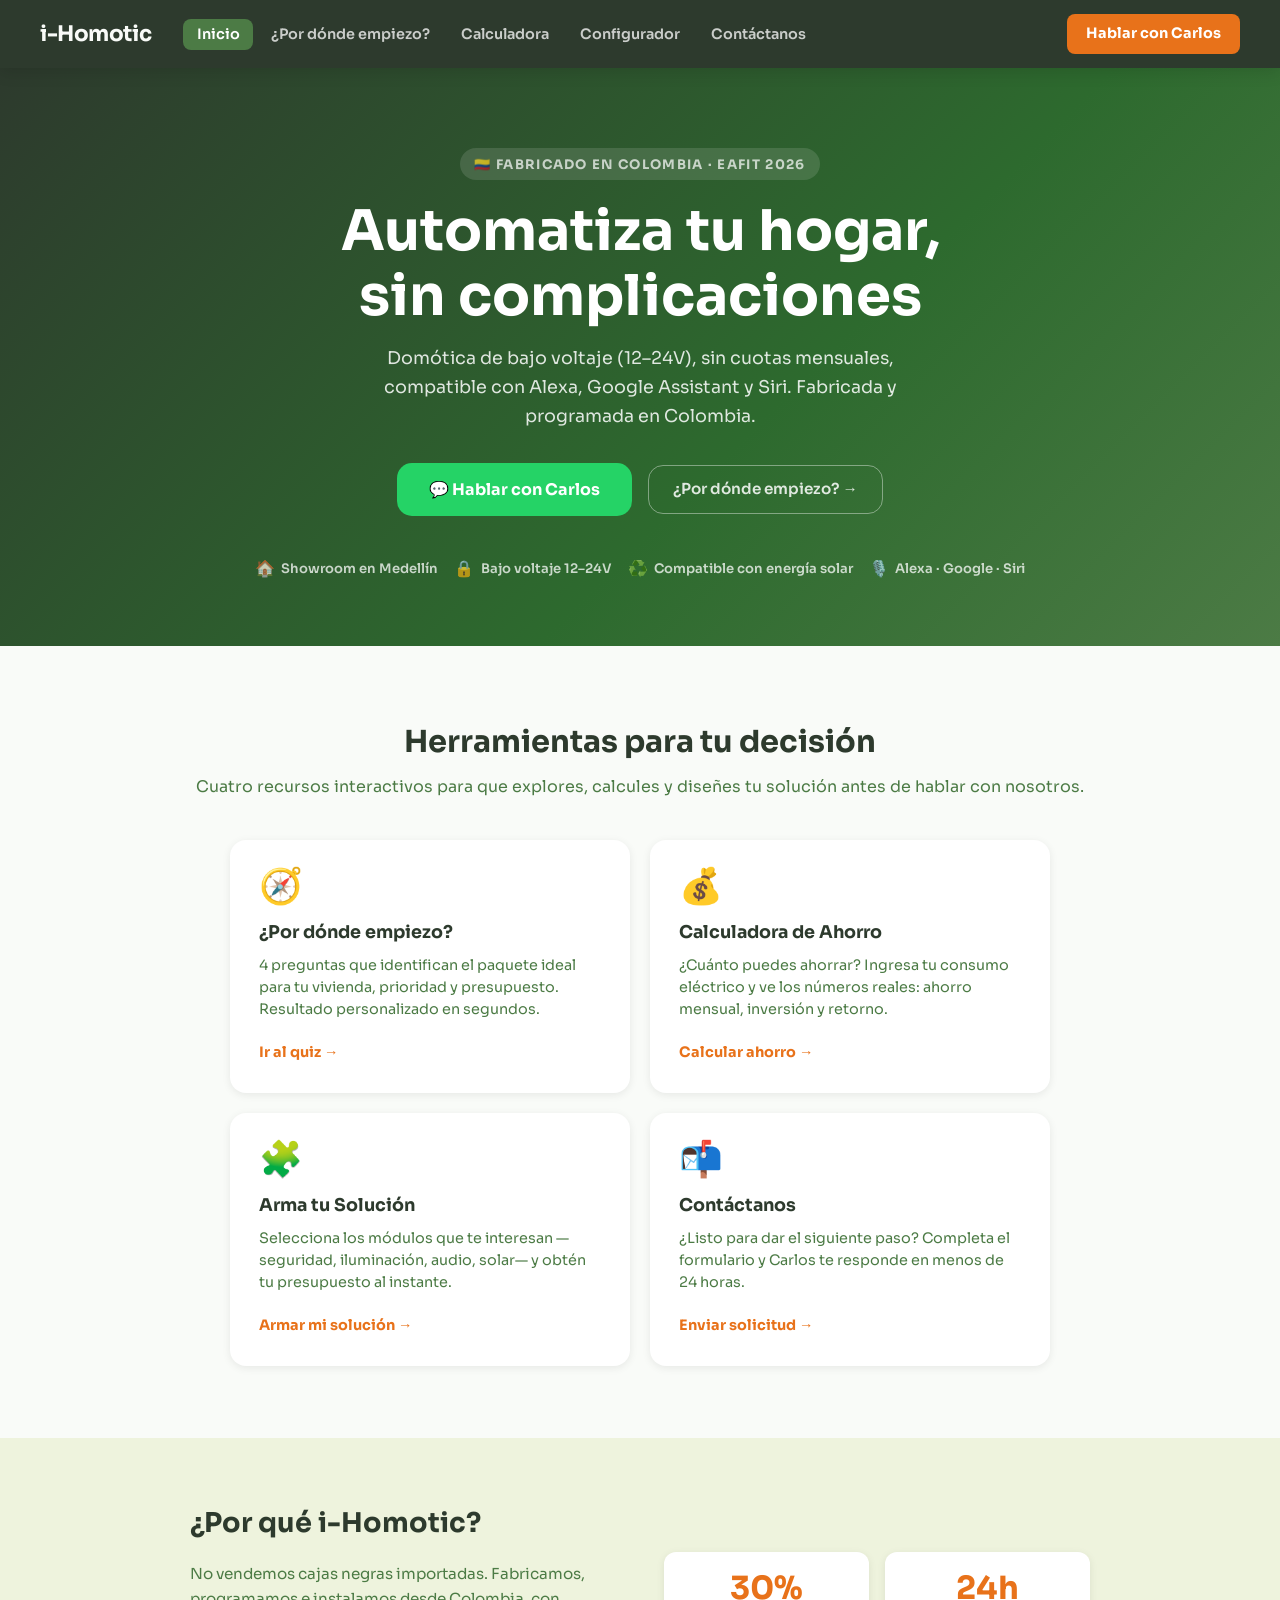
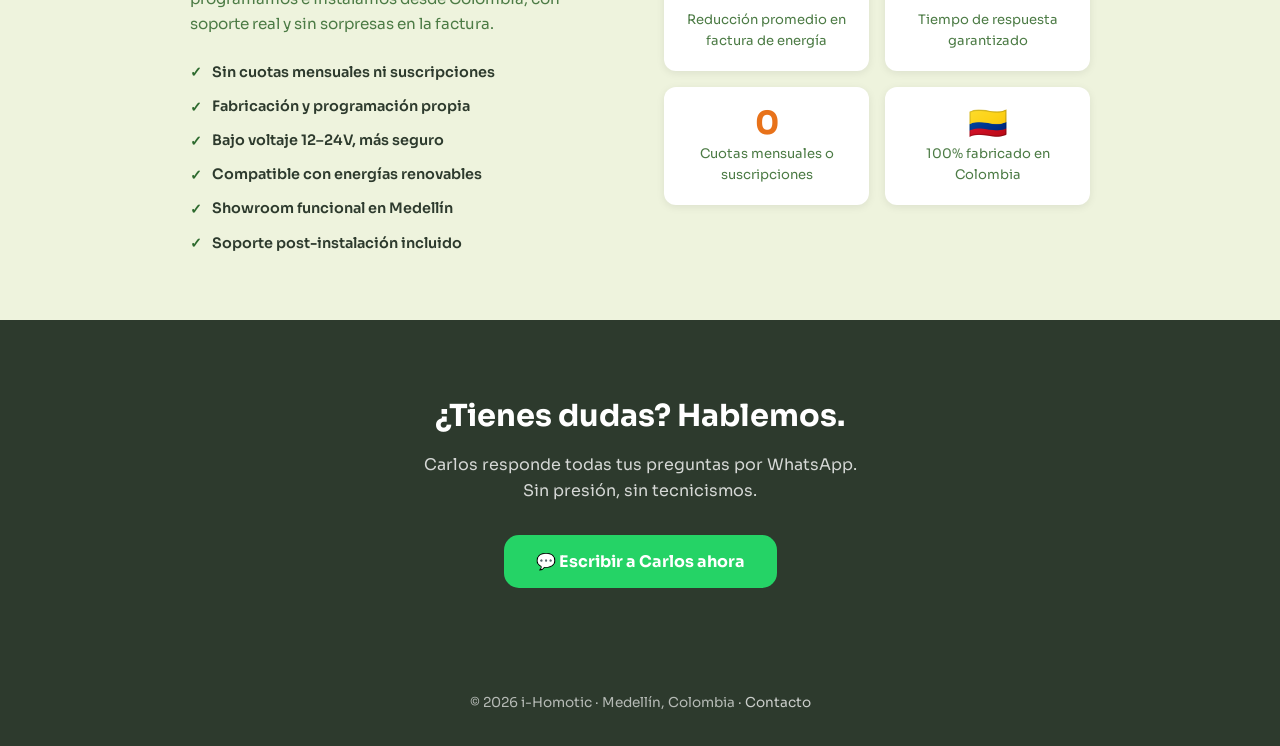
==== index.html @ 34323c0f "feat: sitio web completo i-Homotic — Quiz, Calculadora, Configurador y Contacto" ====
<!DOCTYPE html>
<html lang="es">
<head>
  <meta charset="UTF-8" />
  <meta name="viewport" content="width=device-width, initial-scale=1.0" />
  <title>i-Homotic — Domótica colombiana sin cuotas mensuales</title>
  <meta name="description" content="Automatiza tu hogar con tecnología fabricada en Colombia. Compatible con Alexa, Google Assistant y Siri. Sin cuotas mensuales." />
  <link rel="preconnect" href="https://fonts.googleapis.com" />
  <link rel="preconnect" href="https://fonts.gstatic.com" crossorigin />
  <link href="https://fonts.googleapis.com/css2?family=Sora:wght@400;600;700&display=swap" rel="stylesheet" />
  <link rel="stylesheet" href="css/variables.css" />
  <link rel="stylesheet" href="css/global.css" />
  <style>
    /* Estilos específicos del index */
    .hero {
      background: linear-gradient(135deg, var(--colorletraverde) 0%, var(--verde) 60%, var(--verdeclaro) 100%);
      color: var(--blancoprincipal1);
      padding: 5rem 1.5rem 4rem;
      text-align: center;
    }

    .hero-eyebrow {
      display: inline-block;
      font-size: 0.82rem;
      font-weight: 700;
      text-transform: uppercase;
      letter-spacing: 0.1em;
      color: rgba(255,255,255,0.7);
      background-color: rgba(255,255,255,0.12);
      border-radius: var(--radius-full);
      padding: 0.35rem 0.9rem;
      margin-bottom: 1.2rem;
    }

    .hero h1 {
      font-size: clamp(2rem, 5vw, 3.5rem);
      font-weight: 700;
      line-height: 1.15;
      margin-bottom: 1rem;
      max-width: 720px;
      margin-left: auto;
      margin-right: auto;
    }

    .hero p {
      font-size: 1.1rem;
      color: rgba(255,255,255,0.85);
      max-width: 540px;
      margin: 0 auto 2rem;
      line-height: 1.65;
    }

    .hero-ctas {
      display: flex;
      justify-content: center;
      align-items: center;
      gap: 1rem;
      flex-wrap: wrap;
    }

    .hero-badges {
      display: flex;
      justify-content: center;
      flex-wrap: wrap;
      gap: 1rem;
      margin-top: 2.5rem;
    }

    .hero-badge {
      display: flex;
      align-items: center;
      gap: 0.4rem;
      font-size: 0.82rem;
      font-weight: 600;
      color: rgba(255,255,255,0.75);
    }

    .hero-badge span:first-child {
      font-size: 1rem;
    }

    /* Sección de herramientas */
    .herramientas {
      padding: 4.5rem 1.5rem;
      background-color: var(--blancoprincipal2);
    }

    .herramientas-header {
      text-align: center;
      margin-bottom: 2.5rem;
    }

    .herramientas-header h2 {
      font-size: 1.9rem;
      font-weight: 700;
      color: var(--colorletraverde);
      margin-bottom: 0.5rem;
    }

    .herramientas-header p {
      font-size: 1rem;
      color: var(--colorletraverdeclaro);
    }

    .herramientas-grid {
      display: grid;
      grid-template-columns: repeat(2, 1fr);
      gap: 1.25rem;
      max-width: 820px;
      margin: 0 auto;
    }

    .herramienta-card {
      background: var(--blancoprincipal1);
      border-radius: var(--radius-lg);
      padding: 1.75rem;
      box-shadow: var(--shadow-sm);
      border: 1.5px solid transparent;
      transition: border-color 0.2s, box-shadow 0.2s, transform 0.2s;
      display: flex;
      flex-direction: column;
    }

    .herramienta-card:hover {
      border-color: var(--verdeclaro);
      box-shadow: var(--shadow-md);
      transform: translateY(-3px);
    }

    .herramienta-icono {
      font-size: 2.2rem;
      margin-bottom: 0.85rem;
      line-height: 1;
    }

    .herramienta-card h3 {
      font-size: 1.1rem;
      font-weight: 700;
      color: var(--colorletraverde);
      margin-bottom: 0.5rem;
    }

    .herramienta-card p {
      font-size: 0.9rem;
      color: var(--colorletraverdeclaro);
      line-height: 1.55;
      flex: 1;
      margin-bottom: 1.25rem;
    }

    .herramienta-link {
      display: inline-flex;
      align-items: center;
      gap: 0.4rem;
      font-size: 0.9rem;
      font-weight: 700;
      color: var(--naranja);
      text-decoration: none;
      transition: gap 0.2s;
    }

    .herramienta-link:hover {
      gap: 0.65rem;
    }

    /* Sección de confianza */
    .confianza {
      background: var(--colorfondoverde);
      padding: 4rem 1.5rem;
    }

    .confianza-inner {
      max-width: 900px;
      margin: 0 auto;
      display: grid;
      grid-template-columns: 1fr 1fr;
      gap: 3rem;
      align-items: center;
    }

    .confianza h2 {
      font-size: 1.7rem;
      font-weight: 700;
      color: var(--colorletraverde);
      margin-bottom: 1rem;
    }

    .confianza p {
      font-size: 0.95rem;
      color: var(--colorletraverdeclaro);
      line-height: 1.65;
      margin-bottom: 1.5rem;
    }

    .confianza-lista {
      display: flex;
      flex-direction: column;
      gap: 0.65rem;
    }

    .confianza-item {
      display: flex;
      align-items: flex-start;
      gap: 0.6rem;
      font-size: 0.9rem;
      font-weight: 600;
      color: var(--colorletraverde);
    }

    .confianza-item::before {
      content: '✓';
      color: var(--verde);
      font-weight: 700;
      flex-shrink: 0;
      margin-top: 0.05rem;
    }

    .confianza-stats {
      display: grid;
      grid-template-columns: 1fr 1fr;
      gap: 1rem;
    }

    .stat-card {
      background: var(--blancoprincipal1);
      border-radius: var(--radius-md);
      padding: 1.25rem;
      text-align: center;
      box-shadow: var(--shadow-sm);
    }

    .stat-numero {
      font-size: 2rem;
      font-weight: 700;
      color: var(--naranja);
      line-height: 1;
    }

    .stat-desc {
      font-size: 0.82rem;
      color: var(--colorletraverdeclaro);
      margin-top: 0.3rem;
    }

    /* CTA final */
    .cta-final {
      background: var(--colorletraverde);
      padding: 4.5rem 1.5rem;
      text-align: center;
      color: var(--blancoprincipal1);
    }

    .cta-final h2 {
      font-size: 1.9rem;
      font-weight: 700;
      margin-bottom: 0.75rem;
    }

    .cta-final p {
      font-size: 1rem;
      color: rgba(255,255,255,0.8);
      margin-bottom: 2rem;
      max-width: 460px;
      margin-left: auto;
      margin-right: auto;
    }

    @media (max-width: 700px) {
      .herramientas-grid {
        grid-template-columns: 1fr;
      }

      .confianza-inner {
        grid-template-columns: 1fr;
        gap: 2rem;
      }
    }
  </style>
</head>
<body>

  <!-- NAVBAR -->
  <nav id="main-nav">
    <a href="index.html" class="nav-logo">i-Homotic</a>
    <ul class="nav-links">
      <li><a href="index.html" class="nav-link">Inicio</a></li>
      <li><a href="quiz.html" class="nav-link">¿Por dónde empiezo?</a></li>
      <li><a href="calculadora.html" class="nav-link">Calculadora</a></li>
      <li><a href="configurador.html" class="nav-link">Configurador</a></li>
      <li><a href="contacto.html" class="nav-link">Contáctanos</a></li>
    </ul>
    <a href="https://wa.me/573XXXXXXXXXX?text=Hola,%20quiero%20información%20sobre%20domótica" class="nav-cta" target="_blank" rel="noopener">Hablar con Carlos</a>
    <button class="nav-hamburger" aria-label="Abrir menú" aria-expanded="false">&#9776;</button>
  </nav>

  <!-- HERO -->
  <section class="hero">
    <span class="hero-eyebrow">🇨🇴 Fabricado en Colombia · EAFIT 2026</span>
    <h1>Automatiza tu hogar,<br />sin complicaciones</h1>
    <p>Domótica de bajo voltaje (12–24V), sin cuotas mensuales, compatible con Alexa, Google Assistant y Siri. Fabricada y programada en Colombia.</p>
    <div class="hero-ctas">
      <a href="https://wa.me/573XXXXXXXXXX?text=Hola,%20quiero%20información%20sobre%20domótica%20para%20mi%20hogar" class="btn-whatsapp" target="_blank" rel="noopener">
        💬 Hablar con Carlos
      </a>
      <a href="quiz.html" class="btn-outline" style="color: rgba(255,255,255,0.85); border-color: rgba(255,255,255,0.4);">
        ¿Por dónde empiezo? →
      </a>
    </div>
    <div class="hero-badges">
      <span class="hero-badge"><span>🏠</span> Showroom en Medellín</span>
      <span class="hero-badge"><span>🔒</span> Bajo voltaje 12–24V</span>
      <span class="hero-badge"><span>♻️</span> Compatible con energía solar</span>
      <span class="hero-badge"><span>🎙️</span> Alexa · Google · Siri</span>
    </div>
  </section>

  <!-- HERRAMIENTAS -->
  <section class="herramientas">
    <div class="herramientas-header">
      <h2>Herramientas para tu decisión</h2>
      <p>Cuatro recursos interactivos para que explores, calcules y diseñes tu solución antes de hablar con nosotros.</p>
    </div>
    <div class="herramientas-grid">
      <div class="herramienta-card">
        <div class="herramienta-icono">🧭</div>
        <h3>¿Por dónde empiezo?</h3>
        <p>4 preguntas que identifican el paquete ideal para tu vivienda, prioridad y presupuesto. Resultado personalizado en segundos.</p>
        <a href="quiz.html" class="herramienta-link">Ir al quiz →</a>
      </div>
      <div class="herramienta-card">
        <div class="herramienta-icono">💰</div>
        <h3>Calculadora de Ahorro</h3>
        <p>¿Cuánto puedes ahorrar? Ingresa tu consumo eléctrico y ve los números reales: ahorro mensual, inversión y retorno.</p>
        <a href="calculadora.html" class="herramienta-link">Calcular ahorro →</a>
      </div>
      <div class="herramienta-card">
        <div class="herramienta-icono">🧩</div>
        <h3>Arma tu Solución</h3>
        <p>Selecciona los módulos que te interesan —seguridad, iluminación, audio, solar— y obtén tu presupuesto al instante.</p>
        <a href="configurador.html" class="herramienta-link">Armar mi solución →</a>
      </div>
      <div class="herramienta-card">
        <div class="herramienta-icono">📬</div>
        <h3>Contáctanos</h3>
        <p>¿Listo para dar el siguiente paso? Completa el formulario y Carlos te responde en menos de 24 horas.</p>
        <a href="contacto.html" class="herramienta-link">Enviar solicitud →</a>
      </div>
    </div>
  </section>

  <!-- CONFIANZA -->
  <section class="confianza">
    <div class="confianza-inner">
      <div>
        <h2>¿Por qué i-Homotic?</h2>
        <p>No vendemos cajas negras importadas. Fabricamos, programamos e instalamos desde Colombia, con soporte real y sin sorpresas en la factura.</p>
        <div class="confianza-lista">
          <span class="confianza-item">Sin cuotas mensuales ni suscripciones</span>
          <span class="confianza-item">Fabricación y programación propia</span>
          <span class="confianza-item">Bajo voltaje 12–24V, más seguro</span>
          <span class="confianza-item">Compatible con energías renovables</span>
          <span class="confianza-item">Showroom funcional en Medellín</span>
          <span class="confianza-item">Soporte post-instalación incluido</span>
        </div>
      </div>
      <div class="confianza-stats">
        <div class="stat-card">
          <div class="stat-numero">30%</div>
          <div class="stat-desc">Reducción promedio en factura de energía</div>
        </div>
        <div class="stat-card">
          <div class="stat-numero">24h</div>
          <div class="stat-desc">Tiempo de respuesta garantizado</div>
        </div>
        <div class="stat-card">
          <div class="stat-numero">0</div>
          <div class="stat-desc">Cuotas mensuales o suscripciones</div>
        </div>
        <div class="stat-card">
          <div class="stat-numero">🇨🇴</div>
          <div class="stat-desc">100% fabricado en Colombia</div>
        </div>
      </div>
    </div>
  </section>

  <!-- CTA FINAL -->
  <section class="cta-final">
    <h2>¿Tienes dudas? Hablemos.</h2>
    <p>Carlos responde todas tus preguntas por WhatsApp. Sin presión, sin tecnicismos.</p>
    <a href="https://wa.me/573XXXXXXXXXX?text=Hola%20Carlos,%20quiero%20saber%20más%20sobre%20domótica%20para%20mi%20hogar" class="btn-whatsapp" target="_blank" rel="noopener">
      💬 Escribir a Carlos ahora
    </a>
  </section>

  <!-- FOOTER -->
  <footer class="site-footer">
    <p>© 2026 i-Homotic · Medellín, Colombia · <a href="contacto.html">Contacto</a></p>
  </footer>

  <script src="js/navbar.js"></script>
</body>
</html>
---- css/variables.css ----
:root {
  /* Colores */
  --blancoprincipal1: #FFFFFF;
  --blancoprincipal2: #f9fbf8;
  --naranja: #E8721A;
  --naranjahover: #F07F2A;
  --verde: #2D6A2E;
  --verdeclaro: #4c7b45;
  --colorletraverde: #2d3a2d;
  --colorletraverdeclaro: #4c7b45;
  --colorfondoverde: #eef3dd;
  --colorfondoverdeclaro: #f4faf5;
  --whatsapp: #25D366;
  --whatsapphover: #1ebe5b;

  /* Tipografía */
  --font-main: 'Sora', sans-serif;

  /* Border radius */
  --radius-sm: 8px;
  --radius-md: 12px;
  --radius-lg: 16px;
  --radius-full: 999px;

  /* Sombras */
  --shadow-sm: 0 2px 8px rgba(0, 0, 0, 0.08);
  --shadow-md: 0 4px 16px rgba(0, 0, 0, 0.12);
  --shadow-lg: 0 8px 32px rgba(0, 0, 0, 0.16);
}
---- css/global.css ----
/* =============================================
   RESET Y BASE
   ============================================= */
*, *::before, *::after {
  box-sizing: border-box;
  margin: 0;
  padding: 0;
}

html {
  font-size: 16px;
  scroll-behavior: smooth;
}

body {
  font-family: var(--font-main);
  color: var(--colorletraverde);
  background-color: var(--blancoprincipal2);
  line-height: 1.6;
  -webkit-font-smoothing: antialiased;
}

a {
  text-decoration: none;
  color: inherit;
}

ul {
  list-style: none;
}

img {
  max-width: 100%;
  display: block;
}

button {
  font-family: var(--font-main);
  cursor: pointer;
  border: none;
  background: none;
}

input, textarea, select {
  font-family: var(--font-main);
}

/* =============================================
   NAVBAR
   ============================================= */
#main-nav {
  position: sticky;
  top: 0;
  z-index: 100;
  display: flex;
  align-items: center;
  gap: 2rem;
  background-color: var(--colorletraverde);
  padding: 0 2.5rem;
  height: 68px;
  box-shadow: var(--shadow-md);
}

.nav-logo {
  font-weight: 700;
  font-size: 1.35rem;
  color: var(--blancoprincipal2);
  letter-spacing: -0.02em;
  white-space: nowrap;
  flex-shrink: 0;
}

.nav-logo:hover {
  color: var(--blancoprincipal1);
}

.nav-links {
  display: flex;
  align-items: center;
  gap: 0.25rem;
  flex: 1;
}

.nav-links li a {
  font-weight: 600;
  font-size: 0.9rem;
  color: rgba(255, 255, 255, 0.75);
  padding: 0.4rem 0.85rem;
  border-radius: var(--radius-sm);
  transition: color 0.2s, background-color 0.2s;
  white-space: nowrap;
}

.nav-links li a:hover {
  color: var(--blancoprincipal1);
  background-color: rgba(255, 255, 255, 0.1);
}

.nav-links li a.active {
  background-color: var(--verdeclaro);
  color: var(--blancoprincipal1);
}

.nav-cta {
  font-weight: 700;
  font-size: 0.9rem;
  background-color: var(--naranja);
  color: var(--blancoprincipal1);
  border-radius: var(--radius-sm);
  padding: 0.5rem 1.2rem;
  white-space: nowrap;
  flex-shrink: 0;
  transition: background-color 0.2s, transform 0.2s;
}

.nav-cta:hover {
  background-color: var(--naranjahover);
  transform: translateY(-2px);
}

.nav-hamburger {
  display: none;
  font-size: 1.5rem;
  color: var(--blancoprincipal2);
  padding: 0.25rem 0.5rem;
  margin-left: auto;
  background: none;
  border: none;
  cursor: pointer;
  line-height: 1;
}

/* =============================================
   NAVBAR MOBILE
   ============================================= */
@media (max-width: 768px) {
  #main-nav {
    flex-wrap: wrap;
    height: auto;
    padding: 0.85rem 1.25rem;
    gap: 0;
  }

  .nav-logo {
    flex: 1;
  }

  .nav-hamburger {
    display: block;
  }

  .nav-links {
    display: none;
    flex-direction: column;
    align-items: flex-start;
    width: 100%;
    padding: 0.5rem 0 0.75rem;
    gap: 0.1rem;
    order: 3;
  }

  .nav-links li {
    width: 100%;
  }

  .nav-links li a {
    display: block;
    width: 100%;
    padding: 0.6rem 0.85rem;
  }

  .nav-cta {
    order: 2;
    margin-left: auto;
    font-size: 0.82rem;
    padding: 0.45rem 0.9rem;
  }

  #main-nav.nav-open .nav-links {
    display: flex;
  }
}

/* =============================================
   UTILIDADES GENERALES
   ============================================= */
.container {
  max-width: 1100px;
  margin: 0 auto;
  padding: 0 1.5rem;
}

.section {
  padding: 5rem 1.5rem;
}

.section-title {
  font-size: 2rem;
  font-weight: 700;
  color: var(--colorletraverde);
  margin-bottom: 0.5rem;
}

.section-subtitle {
  font-size: 1.05rem;
  color: var(--colorletraverdeclaro);
  margin-bottom: 2.5rem;
}

/* Botones reutilizables */
.btn-primary {
  display: inline-block;
  background-color: var(--naranja);
  color: var(--blancoprincipal1);
  font-weight: 700;
  font-size: 1rem;
  padding: 0.85rem 2rem;
  border-radius: 15px;
  border: none;
  cursor: pointer;
  transition: background-color 0.2s, transform 0.2s, box-shadow 0.2s;
}

.btn-primary:hover {
  background-color: var(--naranjahover);
  transform: translateY(-3px);
  box-shadow: var(--shadow-md);
}

.btn-whatsapp {
  display: inline-flex;
  align-items: center;
  gap: 0.6rem;
  background-color: var(--whatsapp);
  color: var(--blancoprincipal1);
  font-weight: 700;
  font-size: 1rem;
  padding: 0.85rem 2rem;
  border-radius: 15px;
  border: none;
  cursor: pointer;
  text-decoration: none;
  transition: background-color 0.2s, transform 0.2s;
}

.btn-whatsapp:hover {
  background-color: var(--whatsapphover);
  transform: translateY(-3px);
}

.btn-outline {
  display: inline-block;
  background-color: transparent;
  color: var(--verdeclaro);
  font-weight: 600;
  font-size: 0.95rem;
  padding: 0.7rem 1.5rem;
  border-radius: 15px;
  border: 1.5px solid var(--verdeclaro);
  cursor: pointer;
  transition: background-color 0.2s, color 0.2s;
}

.btn-outline:hover {
  background-color: var(--verdeclaro);
  color: var(--blancoprincipal1);
}

/* Footer simple */
.site-footer {
  background-color: var(--colorletraverde);
  color: rgba(255, 255, 255, 0.65);
  text-align: center;
  padding: 2rem 1.5rem;
  font-size: 0.85rem;
}

.site-footer a {
  color: rgba(255, 255, 255, 0.75);
}

.site-footer a:hover {
  color: var(--blancoprincipal1);
}
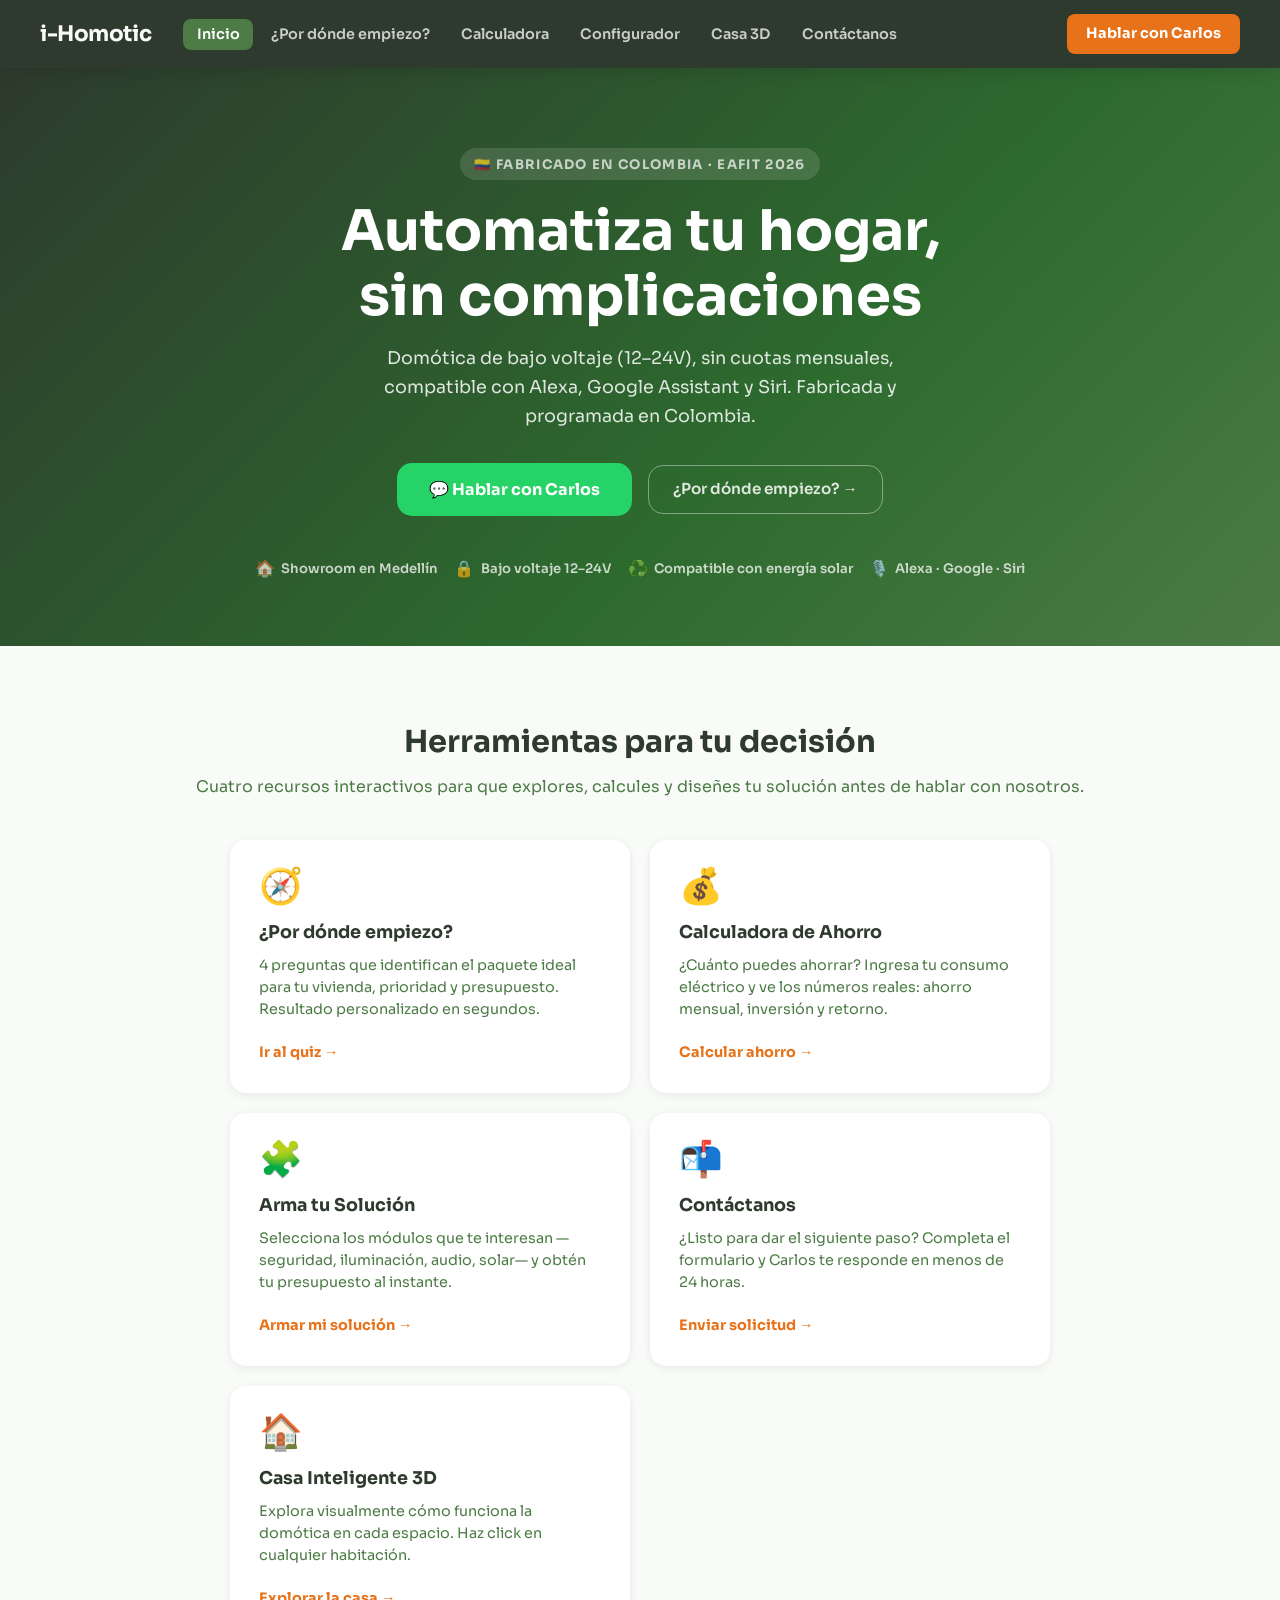
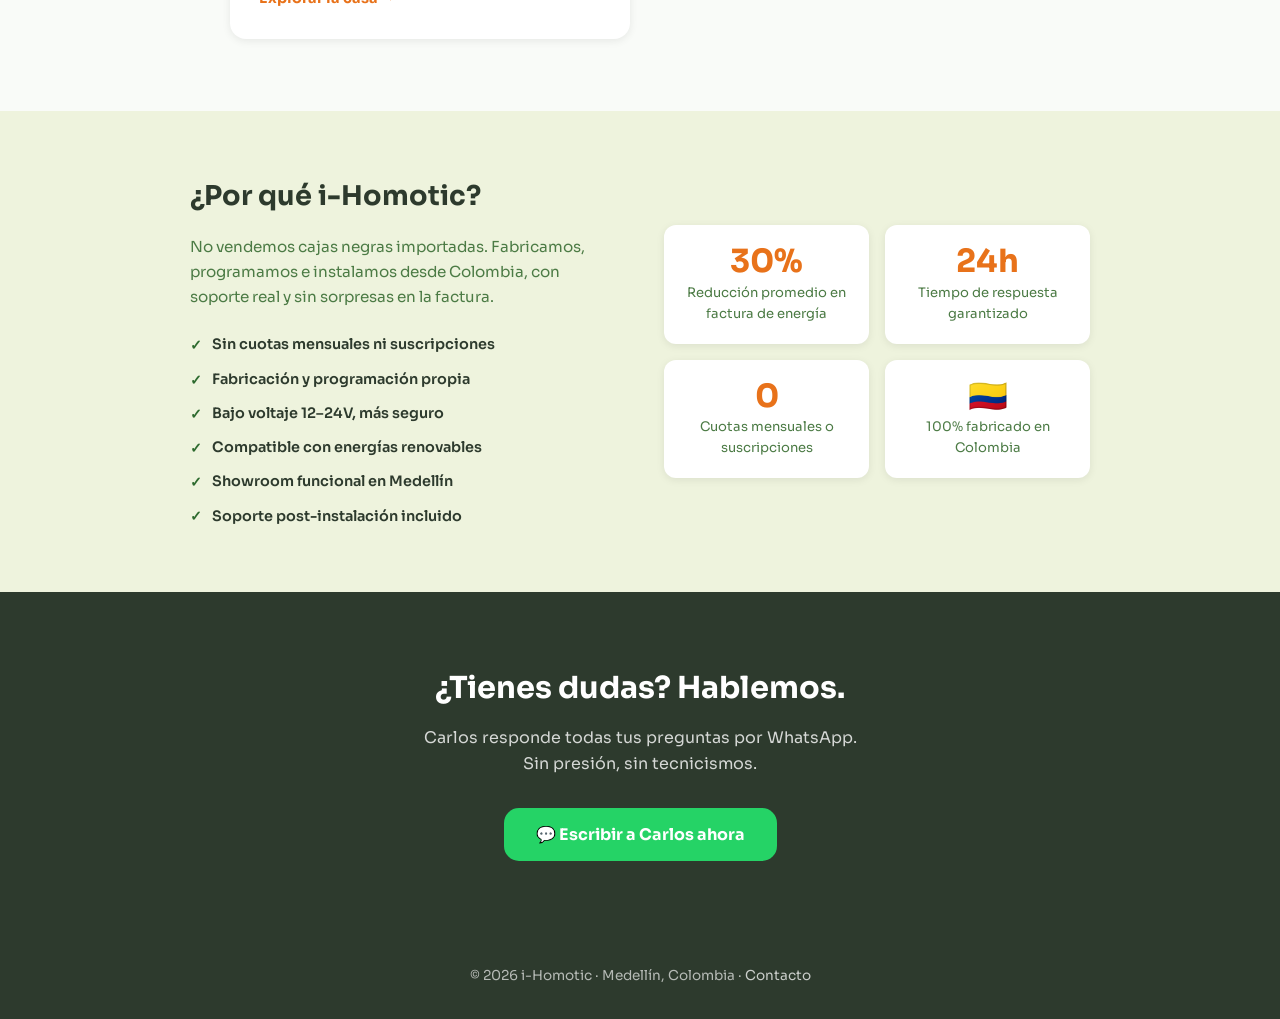
==== commit 27e435eb: "feat: add Casa 3D interactive visualizer (Three.js) - New casa3d.html with Three.js r128 + OrbitCont" ====
--- a/index.html
+++ b/index.html
@@ -287,6 +287,7 @@
       <li><a href="quiz.html" class="nav-link">¿Por dónde empiezo?</a></li>
       <li><a href="calculadora.html" class="nav-link">Calculadora</a></li>
       <li><a href="configurador.html" class="nav-link">Configurador</a></li>
+      <li><a href="casa3d.html" class="nav-link">Casa 3D</a></li>
       <li><a href="contacto.html" class="nav-link">Contáctanos</a></li>
     </ul>
     <a href="https://wa.me/573XXXXXXXXXX?text=Hola,%20quiero%20información%20sobre%20domótica" class="nav-cta" target="_blank" rel="noopener">Hablar con Carlos</a>
@@ -345,6 +346,12 @@
         <p>¿Listo para dar el siguiente paso? Completa el formulario y Carlos te responde en menos de 24 horas.</p>
         <a href="contacto.html" class="herramienta-link">Enviar solicitud →</a>
       </div>
+      <div class="herramienta-card">
+        <div class="herramienta-icono">🏠</div>
+        <h3>Casa Inteligente 3D</h3>
+        <p>Explora visualmente cómo funciona la domótica en cada espacio. Haz click en cualquier habitación.</p>
+        <a href="casa3d.html" class="herramienta-link">Explorar la casa →</a>
+      </div>
     </div>
   </section>
 
